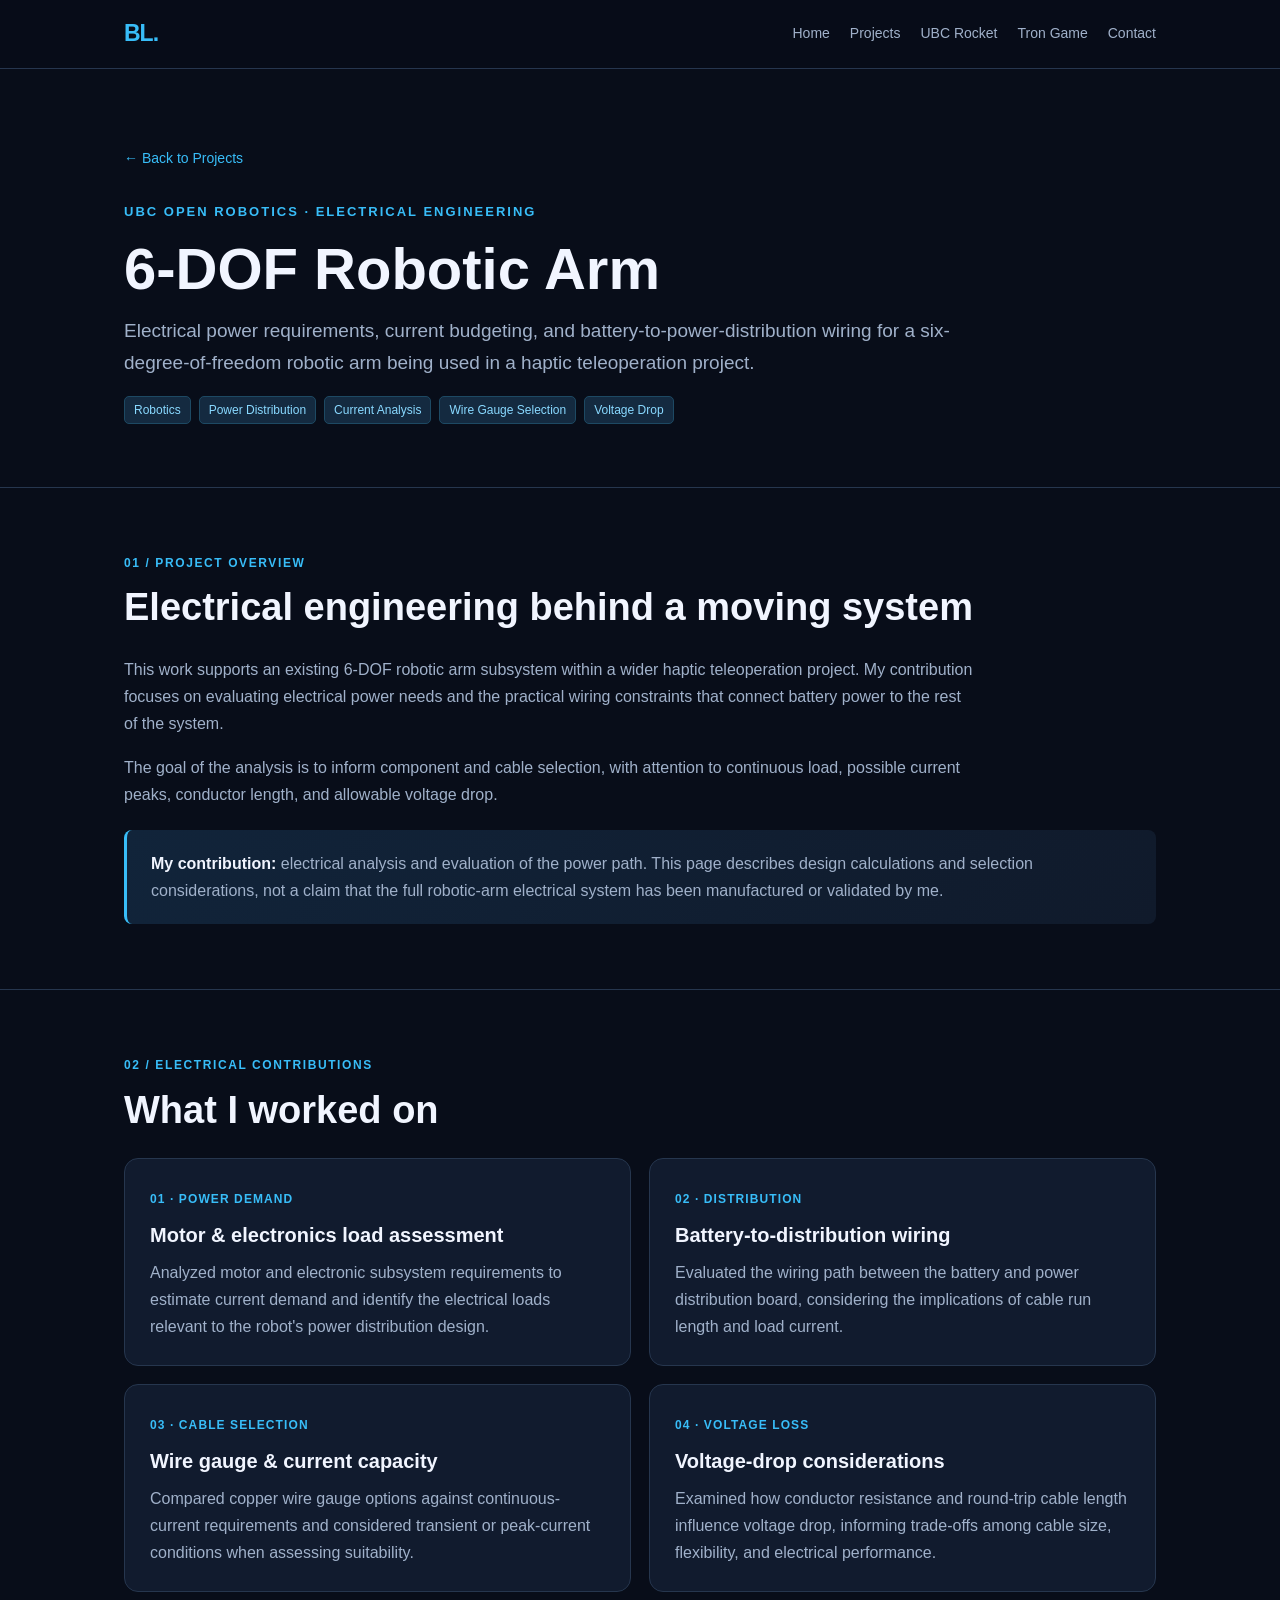
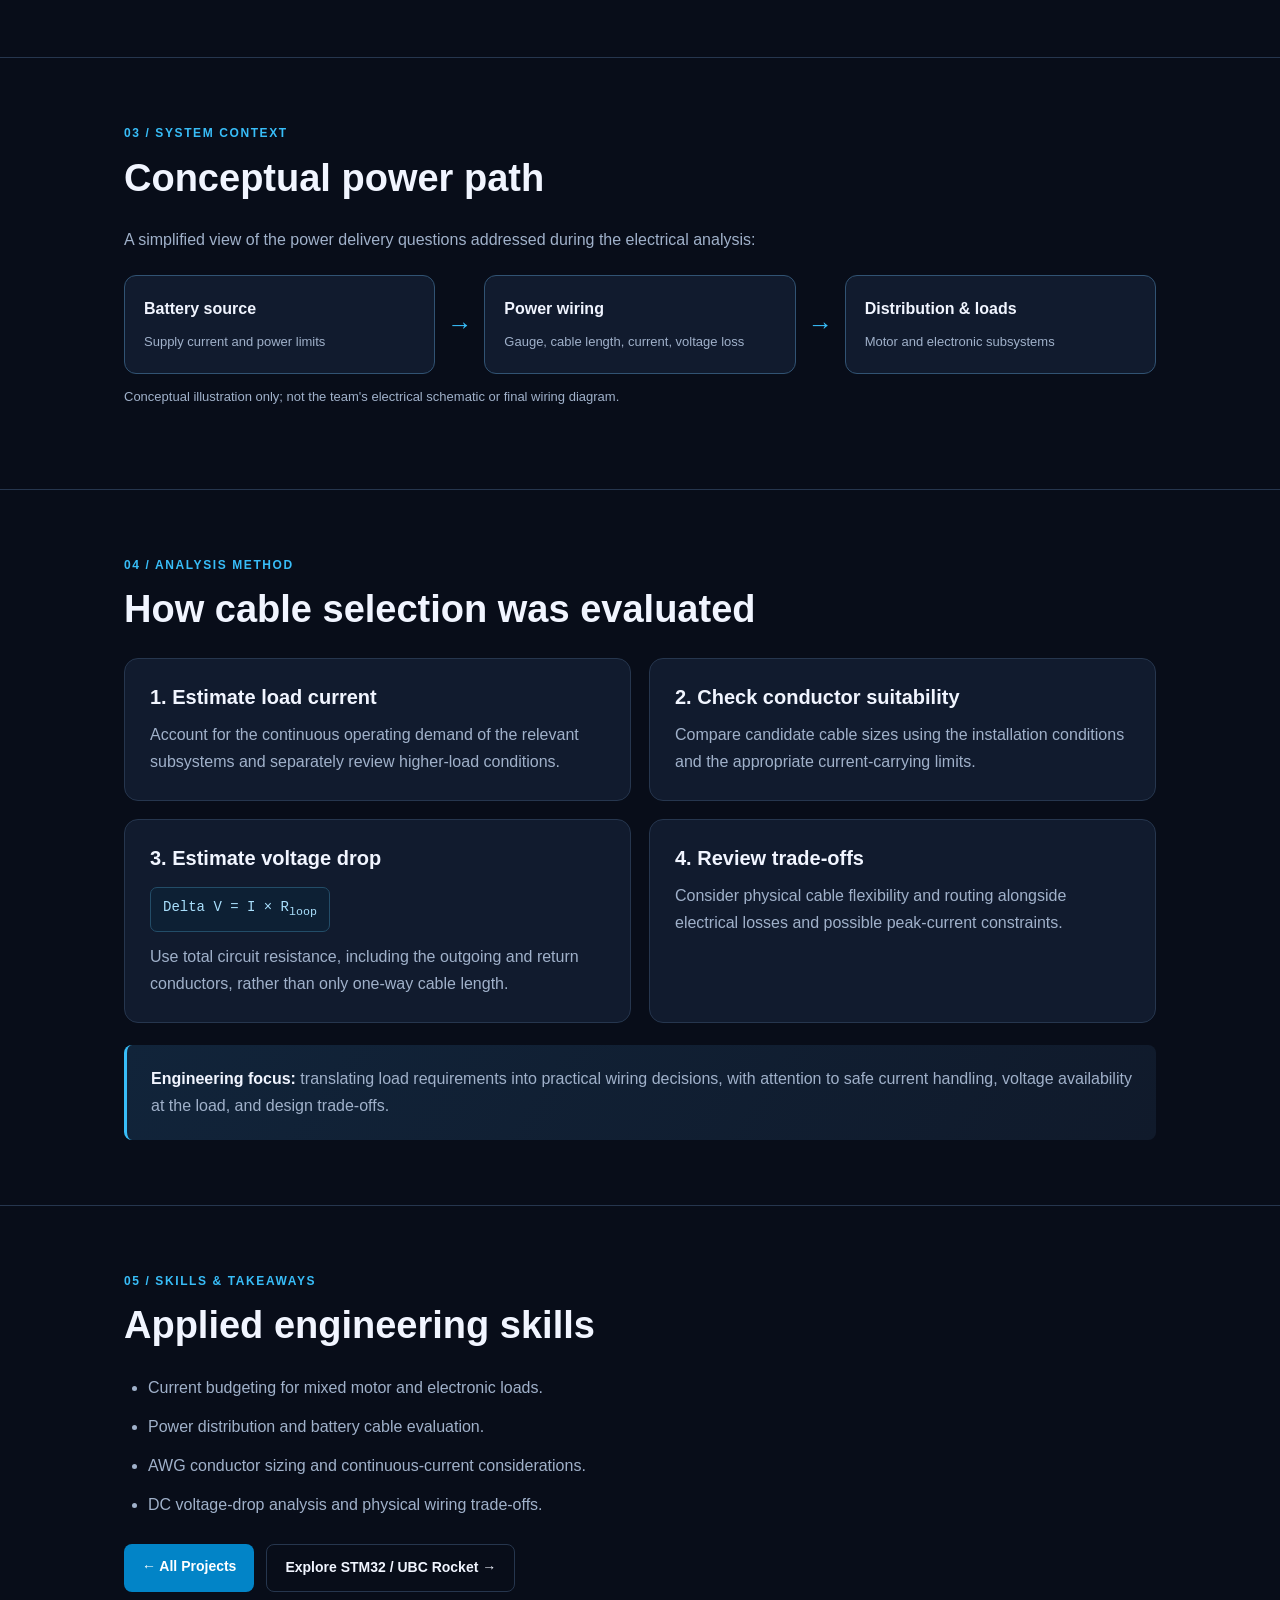
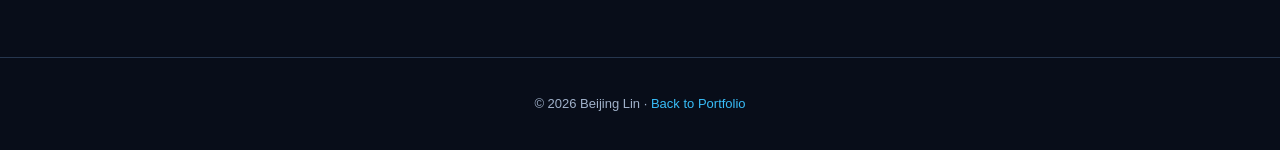
==== arm.html @ 9a86f42c "Add files via upload" ====
<!DOCTYPE html>
<html lang="en">
<head>
  <meta charset="UTF-8">
  <meta name="viewport" content="width=device-width, initial-scale=1">
  <meta name="description" content="6-DOF robotic arm electrical power analysis, current budgeting, DC distribution wiring, and voltage-drop considerations at UBC Open Robotics — Beijing Lin.">
  <title>6-DOF Robotic Arm | Electrical Engineering | Beijing Lin</title>
  <link rel="stylesheet" href="style.css">
  <style>
    /* Page-specific layout only; main colors and typography remain in style.css. */
    .arm-intro {max-width:850px}
    .arm-kicker {font-size:12px;font-weight:750;letter-spacing:1.6px;color:var(--blue);text-transform:uppercase;margin-bottom:12px}
    .arm-section-head {max-width:800px;margin-bottom:22px}
    .arm-grid {display:grid;grid-template-columns:repeat(2,minmax(0,1fr));gap:18px}
    .arm-card {border:1px solid var(--border);border-radius:14px;background:var(--surface);padding:25px}
    .arm-card h3 {font-size:20px;margin-bottom:11px;color:var(--text)}
    .arm-card p {margin:0}
    .arm-card .arm-number {display:inline-block;color:var(--blue);font-weight:700;font-size:12px;letter-spacing:1.1px;margin-bottom:12px}
    .arm-flow {display:flex;flex-wrap:wrap;gap:12px;align-items:stretch;margin-top:22px}
    .arm-flow-node {flex:1 1 180px;min-width:170px;background:var(--surface);border:1px solid #315373;border-radius:12px;padding:19px}
    .arm-flow-node strong {display:block;color:var(--text);margin-bottom:4px}
    .arm-flow-node span {color:var(--muted);font-size:13px}
    .arm-flow-arrow {align-self:center;color:var(--blue);font-weight:800;font-size:25px}
    .arm-tech-list {margin:15px 0 0;padding-left:24px;color:var(--muted)}
    .arm-tech-list li {margin-bottom:12px}
    .arm-callout {background:linear-gradient(125deg,#11243a,#101a2b);border-left:3px solid var(--blue);padding:20px 24px;border-radius:8px;color:var(--muted);margin-top:22px}
    .arm-callout strong {color:var(--text)}
    .arm-mini {font-size:13px;color:var(--muted);margin-top:12px}
    .arm-actions {display:flex;gap:12px;flex-wrap:wrap;margin-top:26px}
    .arm-formula {font-family:ui-monospace,SFMono-Regular,Consolas,monospace;color:#a9dffc;background:#0d2034;border:1px solid #234d68;display:inline-block;padding:8px 12px;border-radius:7px;font-size:14px;margin:5px 0 11px;max-width:100%;overflow-wrap:anywhere}
    @media(max-width:700px){.arm-grid{grid-template-columns:1fr}.arm-flow{flex-direction:column}.arm-flow-arrow{align-self:center;transform:rotate(90deg)}.arm-card{padding:21px}}
  </style>
</head>
<body>
<header class="nav"><div class="wrap"><a class="logo" href="index.html">BL<span style="color:#38bdf8">.</span></a>
  <nav class="navlinks"><a href="index.html">Home</a><a href="index.html#projects">Projects</a><a href="rocket.html">UBC Rocket</a><a href="tron.html">Tron Game</a><a href="index.html#contact">Contact</a></nav>
</div></header>
<main>
  <div class="wrap">
    <div class="detailhero">
      <a class="back" href="index.html#projects">&larr; Back to Projects</a>
      <div class="eyebrow" style="margin-top:30px">UBC Open Robotics &middot; Electrical Engineering</div>
      <h1>6-DOF Robotic Arm</h1>
      <p class="lead arm-intro">Electrical power requirements, current budgeting, and battery-to-power-distribution wiring for a six-degree-of-freedom robotic arm being used in a haptic teleoperation project.</p>
      <div class="tags"><span class="tag">Robotics</span><span class="tag">Power Distribution</span><span class="tag">Current Analysis</span><span class="tag">Wire Gauge Selection</span><span class="tag">Voltage Drop</span></div>
    </div>
  </div>

  <section>
    <div class="wrap">
      <div class="arm-kicker">01 / Project Overview</div>
      <h2>Electrical engineering behind a moving system</h2>
      <p class="arm-intro">This work supports an existing 6-DOF robotic arm subsystem within a wider haptic teleoperation project. My contribution focuses on evaluating electrical power needs and the practical wiring constraints that connect battery power to the rest of the system.</p>
      <p class="arm-intro">The goal of the analysis is to inform component and cable selection, with attention to continuous load, possible current peaks, conductor length, and allowable voltage drop.</p>
      <div class="arm-callout"><strong>My contribution:</strong> electrical analysis and evaluation of the power path. This page describes design calculations and selection considerations, not a claim that the full robotic-arm electrical system has been manufactured or validated by me.</div>
    </div>
  </section>

  <section>
    <div class="wrap">
      <div class="arm-kicker">02 / Electrical Contributions</div>
      <h2>What I worked on</h2>
      <div class="arm-grid">
        <article class="arm-card"><span class="arm-number">01 &middot; POWER DEMAND</span><h3>Motor &amp; electronics load assessment</h3><p>Analyzed motor and electronic subsystem requirements to estimate current demand and identify the electrical loads relevant to the robot's power distribution design.</p></article>
        <article class="arm-card"><span class="arm-number">02 &middot; DISTRIBUTION</span><h3>Battery-to-distribution wiring</h3><p>Evaluated the wiring path between the battery and power distribution board, considering the implications of cable run length and load current.</p></article>
        <article class="arm-card"><span class="arm-number">03 &middot; CABLE SELECTION</span><h3>Wire gauge &amp; current capacity</h3><p>Compared copper wire gauge options against continuous-current requirements and considered transient or peak-current conditions when assessing suitability.</p></article>
        <article class="arm-card"><span class="arm-number">04 &middot; VOLTAGE LOSS</span><h3>Voltage-drop considerations</h3><p>Examined how conductor resistance and round-trip cable length influence voltage drop, informing trade-offs among cable size, flexibility, and electrical performance.</p></article>
      </div>
    </div>
  </section>

  <section>
    <div class="wrap">
      <div class="arm-kicker">03 / System Context</div>
      <h2>Conceptual power path</h2>
      <p class="arm-section-head">A simplified view of the power delivery questions addressed during the electrical analysis:</p>
      <div class="arm-flow" aria-label="Conceptual battery to distribution board to robotic arm electrical loads">
        <div class="arm-flow-node"><strong>Battery source</strong><span>Supply current and power limits</span></div>
        <span class="arm-flow-arrow" aria-hidden="true">&rarr;</span>
        <div class="arm-flow-node"><strong>Power wiring</strong><span>Gauge, cable length, current, voltage loss</span></div>
        <span class="arm-flow-arrow" aria-hidden="true">&rarr;</span>
        <div class="arm-flow-node"><strong>Distribution &amp; loads</strong><span>Motor and electronic subsystems</span></div>
      </div>
      <p class="arm-mini">Conceptual illustration only; not the team's electrical schematic or final wiring diagram.</p>
    </div>
  </section>

  <section>
    <div class="wrap">
      <div class="arm-kicker">04 / Analysis Method</div>
      <h2>How cable selection was evaluated</h2>
      <div class="arm-grid">
        <article class="arm-card"><h3>1. Estimate load current</h3><p>Account for the continuous operating demand of the relevant subsystems and separately review higher-load conditions.</p></article>
        <article class="arm-card"><h3>2. Check conductor suitability</h3><p>Compare candidate cable sizes using the installation conditions and the appropriate current-carrying limits.</p></article>
        <article class="arm-card"><h3>3. Estimate voltage drop</h3><div class="arm-formula">Delta V = I &times; R<sub>loop</sub></div><p>Use total circuit resistance, including the outgoing and return conductors, rather than only one-way cable length.</p></article>
        <article class="arm-card"><h3>4. Review trade-offs</h3><p>Consider physical cable flexibility and routing alongside electrical losses and possible peak-current constraints.</p></article>
      </div>
      <div class="arm-callout"><strong>Engineering focus:</strong> translating load requirements into practical wiring decisions, with attention to safe current handling, voltage availability at the load, and design trade-offs.</div>
    </div>
  </section>

  <section>
    <div class="wrap">
      <div class="arm-kicker">05 / Skills &amp; Takeaways</div>
      <h2>Applied engineering skills</h2>
      <ul class="arm-tech-list">
        <li>Current budgeting for mixed motor and electronic loads.</li>
        <li>Power distribution and battery cable evaluation.</li>
        <li>AWG conductor sizing and continuous-current considerations.</li>
        <li>DC voltage-drop analysis and physical wiring trade-offs.</li>
      </ul>
      <div class="arm-actions"><a class="btn" href="index.html#projects">&larr; All Projects</a><a class="btn secondary" href="rocket.html">Explore STM32 / UBC Rocket &rarr;</a></div>
    </div>
  </section>
</main>
<footer class="footer">&copy; 2026 Beijing Lin &middot; <a href="index.html">Back to Portfolio</a></footer>
</body>
</html>
---- style.css ----
:root{--bg:#080d19;--surface:#111b2e;--surface2:#16243b;--border:#26364e;--text:#f1f5ff;--muted:#a0b1ca;--blue:#38bdf8;--blue2:#0284c7}*{box-sizing:border-box}html{scroll-behavior:smooth}body{margin:0;background:var(--bg);color:var(--text);font-family:Inter,-apple-system,BlinkMacSystemFont,"Segoe UI",Arial,sans-serif;line-height:1.7}a{color:var(--blue);text-decoration:none}a:hover{text-decoration:underline}.wrap{max-width:1080px;margin:auto;padding:0 24px}.nav{position:sticky;top:0;z-index:20;background:rgba(8,13,25,.94);border-bottom:1px solid var(--border);backdrop-filter:blur(12px)}.nav .wrap{display:flex;align-items:center;justify-content:space-between;min-height:68px;gap:20px}.logo{font-size:23px;font-weight:800;letter-spacing:-1px}.navlinks{display:flex;flex-wrap:wrap;gap:20px;font-size:14px}.navlinks a{color:var(--muted)}.navlinks a:hover{color:var(--blue)}.hero{padding:105px 0 78px}.eyebrow{color:var(--blue);font-size:13px;letter-spacing:2px;text-transform:uppercase;font-weight:700}h1{font-size:clamp(42px,7vw,78px);line-height:1.1;margin:14px 0}h2{font-size:clamp(27px,4vw,38px);line-height:1.2;margin:8px 0 25px}h3{font-size:21px;line-height:1.3;margin:0 0 12px}p{margin:0 0 16px;color:var(--muted)}.lead{font-size:19px;max-width:780px}.actions{display:flex;flex-wrap:wrap;gap:12px;margin-top:28px}.btn{display:inline-block;background:var(--blue2);color:#fff;border-radius:8px;padding:11px 18px;font-weight:700;font-size:14px}.btn:hover{background:#0369a1;text-decoration:none}.btn.secondary{background:transparent;border:1px solid var(--border);color:var(--text)}.btn.secondary:hover{border-color:var(--blue)}section{padding:65px 0;border-top:1px solid var(--border)}.sectionnum{color:var(--blue);font-weight:700;font-size:13px;letter-spacing:2px}.grid{display:grid;grid-template-columns:repeat(2,minmax(0,1fr));gap:20px}.card{background:var(--surface);border:1px solid var(--border);border-radius:14px;padding:26px;transition:transform .2s,border-color .2s}.card:hover{transform:translateY(-3px);border-color:#387da5}.card.feature{grid-column:span 2}.card .mini{color:var(--blue);font-size:12px;font-weight:700;letter-spacing:1px;text-transform:uppercase;margin-bottom:12px}.tags{display:flex;flex-wrap:wrap;gap:8px;margin:15px 0}.tag{background:#142a40;border:1px solid #1d4963;border-radius:5px;color:#89d9ff;font-size:12px;padding:3px 9px}.cardlink{display:inline-block;margin-top:8px;font-weight:700}.timeline{border-left:2px solid #275779;padding-left:23px;margin:25px 0}.timeline article{margin-bottom:28px}.muted{color:var(--muted)}.skills{display:grid;grid-template-columns:repeat(2,minmax(0,1fr));gap:16px}.skills .card{padding:20px}.skills h3{font-size:17px}.footer{border-top:1px solid var(--border);text-align:center;padding:35px 20px;color:var(--muted);font-size:13px}.detailhero{padding:75px 0 48px}.detailhero h1{font-size:clamp(34px,5vw,58px)}.detailgrid{display:grid;grid-template-columns:1.5fr 1fr;gap:24px}.detailgrid h3{margin-top:26px}.detailgrid ul{padding-left:21px;color:var(--muted)}.detailgrid li{margin-bottom:10px}.panel{background:var(--surface);border:1px solid var(--border);padding:25px;border-radius:14px}.panel h3{margin-top:0}.placeholder{border:1px dashed #3d6c8b;background:linear-gradient(135deg,#0d2034,#142943);border-radius:12px;min-height:200px;display:flex;flex-direction:column;align-items:center;justify-content:center;text-align:center;padding:25px;color:#a9c9dc}.placeholder strong{color:#fff}.back{font-size:14px}.callout{padding:15px 18px;border-left:3px solid var(--blue);background:var(--surface);border-radius:4px;color:var(--muted);margin:22px 0}.two{display:grid;grid-template-columns:repeat(2,minmax(0,1fr));gap:20px}@media(max-width:700px){.nav .wrap{align-items:flex-start;padding-top:13px;padding-bottom:13px;flex-direction:column;gap:8px}.navlinks{gap:13px}.hero{padding:70px 0 55px}.grid,.skills,.detailgrid,.two{grid-template-columns:1fr}.card.feature{grid-column:auto}section{padding:48px 0}.card{padding:22px}}
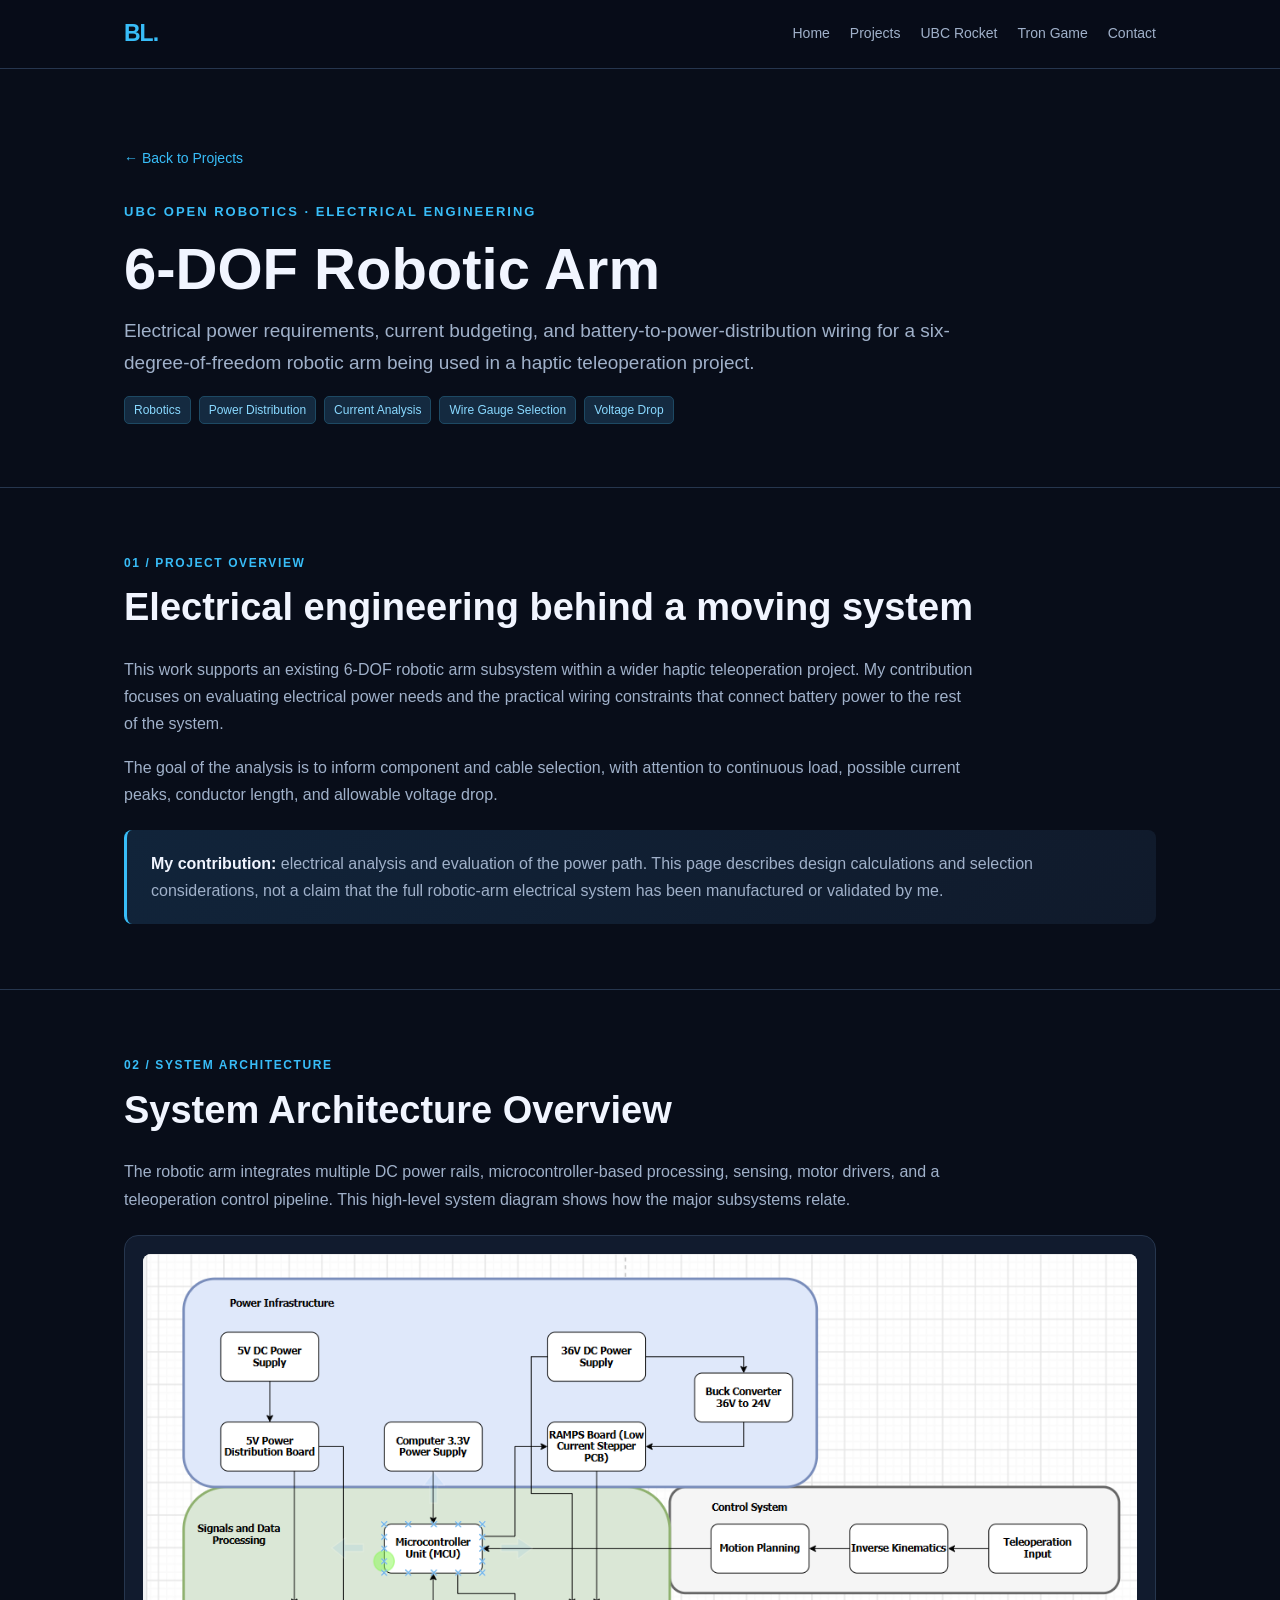
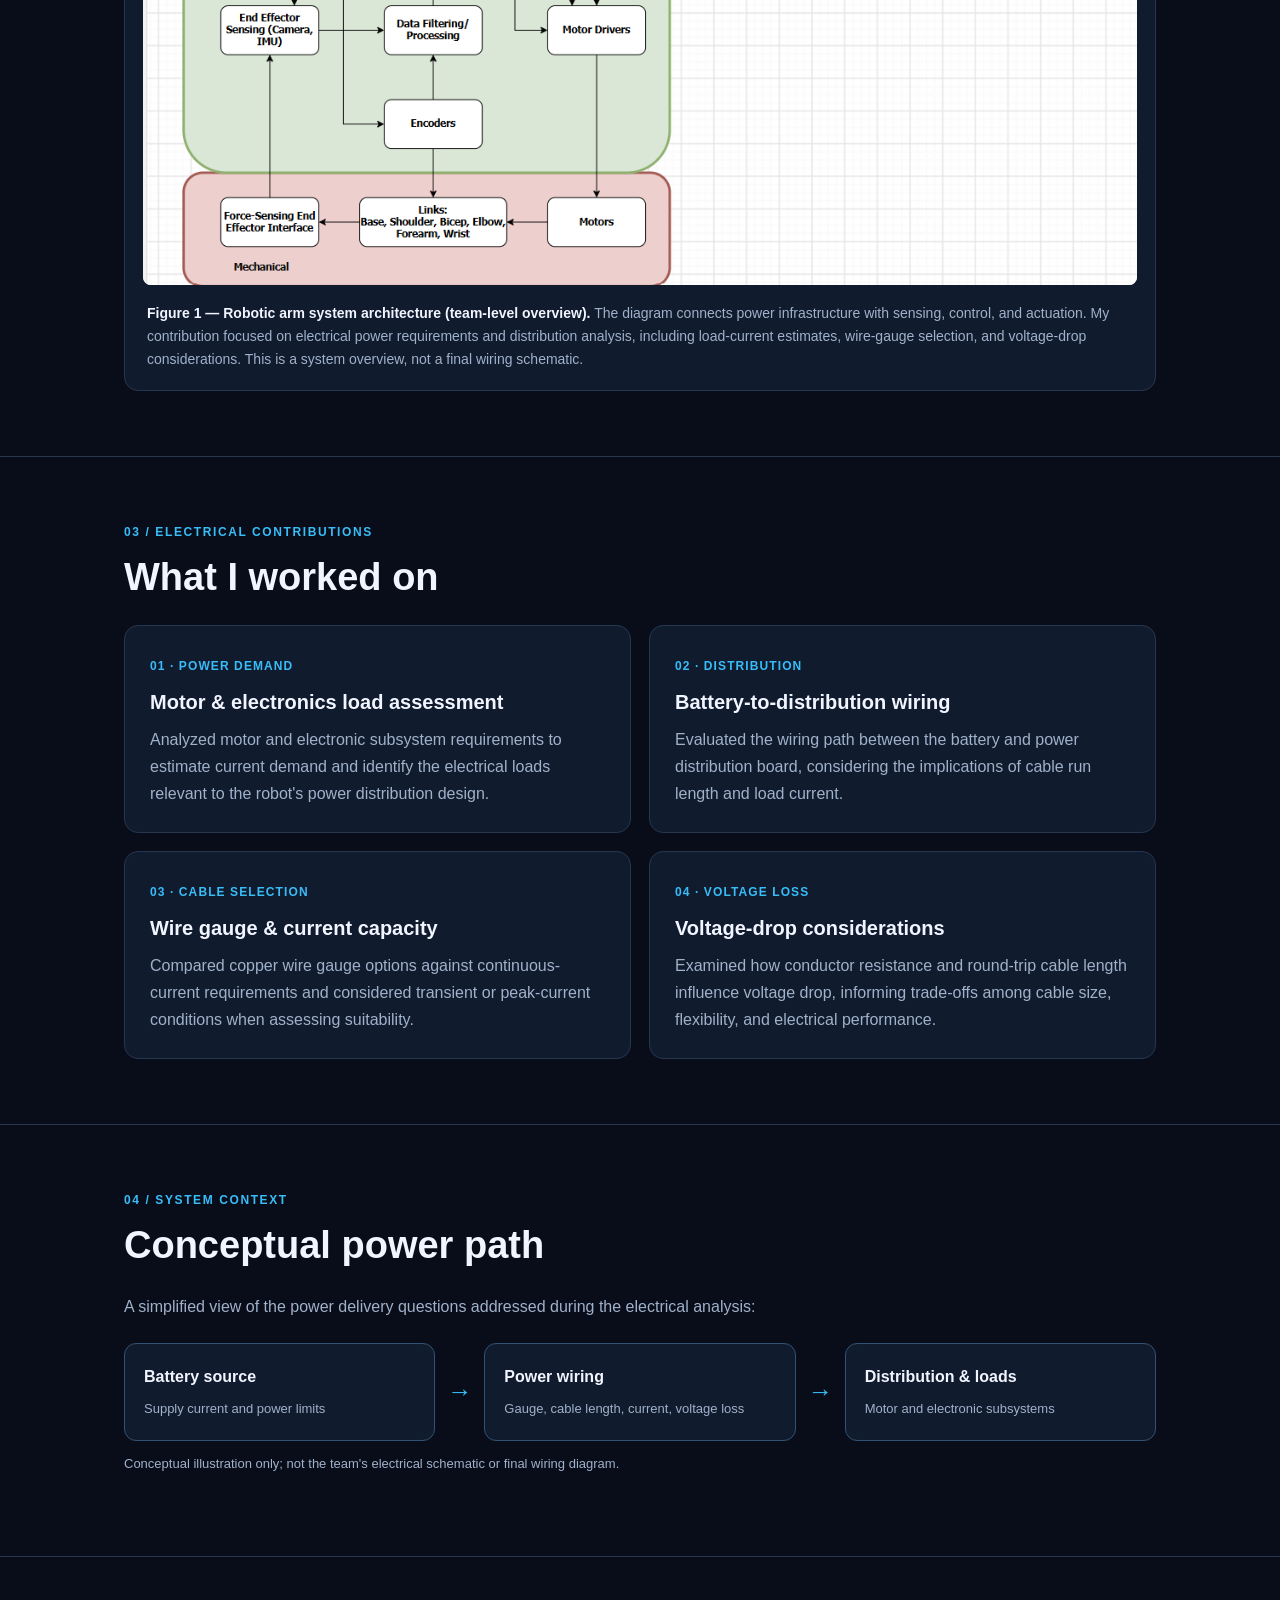
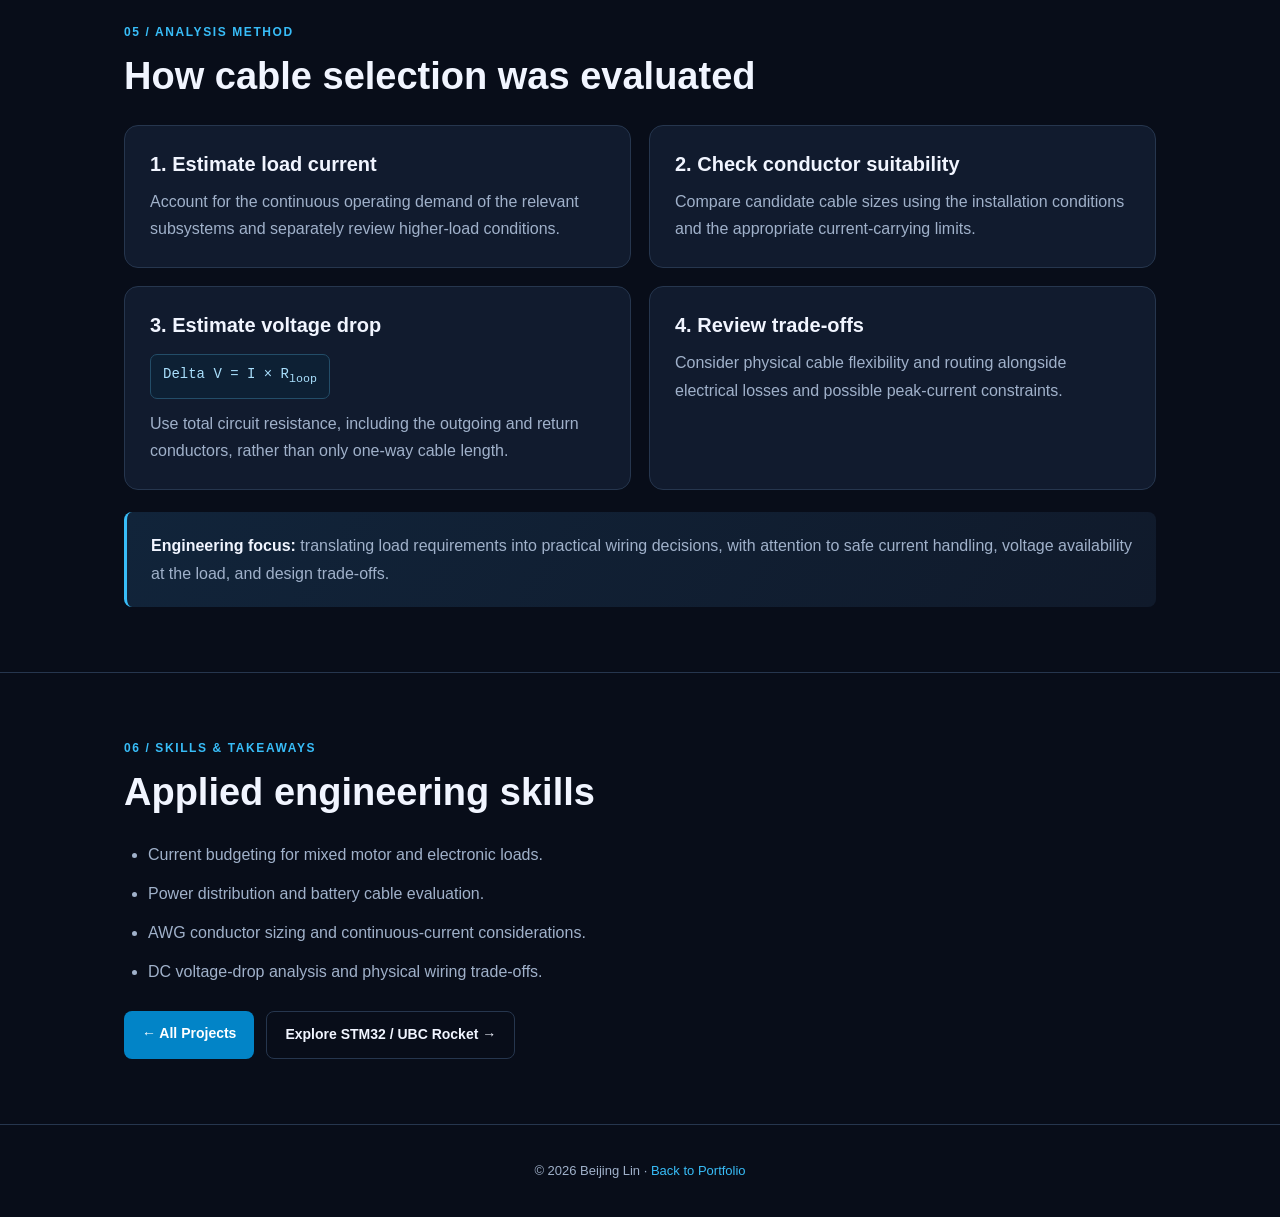
==== commit 3ab83521: "Add files via upload" ====
--- a/arm.html
+++ b/arm.html
@@ -28,6 +28,11 @@
     .arm-mini {font-size:13px;color:var(--muted);margin-top:12px}
     .arm-actions {display:flex;gap:12px;flex-wrap:wrap;margin-top:26px}
     .arm-formula {font-family:ui-monospace,SFMono-Regular,Consolas,monospace;color:#a9dffc;background:#0d2034;border:1px solid #234d68;display:inline-block;padding:8px 12px;border-radius:7px;font-size:14px;margin:5px 0 11px;max-width:100%;overflow-wrap:anywhere}
+    .arm-architecture {border:1px solid var(--border);background:var(--surface);border-radius:14px;padding:18px;margin:22px 0 0}
+    .arm-architecture img {display:block;width:100%;height:auto;max-height:none;object-fit:contain;background:#fff;border-radius:8px}
+    .arm-architecture figcaption {font-size:14px;line-height:1.65;color:var(--muted);margin:17px 4px 1px}
+    .arm-architecture figcaption strong {color:var(--text)}
+    .arm-architecture a {font-weight:600}
     @media(max-width:700px){.arm-grid{grid-template-columns:1fr}.arm-flow{flex-direction:column}.arm-flow-arrow{align-self:center;transform:rotate(90deg)}.arm-card{padding:21px}}
   </style>
 </head>
@@ -56,9 +61,21 @@
     </div>
   </section>
 
+  <section id="system-architecture">
+    <div class="wrap">
+      <div class="arm-kicker">02 / System Architecture</div>
+      <h2>System Architecture Overview</h2>
+      <p class="arm-intro">The robotic arm integrates multiple DC power rails, microcontroller-based processing, sensing, motor drivers, and a teleoperation control pipeline. This high-level system diagram shows how the major subsystems relate.</p>
+      <figure class="arm-architecture">
+        <img src="arm-system-architecture.png" width="1168" height="742" loading="lazy" alt="System architecture diagram of a six-degree-of-freedom robotic arm showing 5 V and 36 V power supplies, a 36 V to 24 V buck converter, microcontroller, sensors, motor drivers, teleoperation control, and mechanical joints.">
+        <figcaption><strong>Figure 1 — Robotic arm system architecture (team-level overview).</strong> The diagram connects power infrastructure with sensing, control, and actuation. My contribution focused on electrical power requirements and distribution analysis, including load-current estimates, wire-gauge selection, and voltage-drop considerations. This is a system overview, not a final wiring schematic.</figcaption>
+      </figure>
+    </div>
+  </section>
+
   <section>
     <div class="wrap">
-      <div class="arm-kicker">02 / Electrical Contributions</div>
+      <div class="arm-kicker">03 / Electrical Contributions</div>
       <h2>What I worked on</h2>
       <div class="arm-grid">
         <article class="arm-card"><span class="arm-number">01 &middot; POWER DEMAND</span><h3>Motor &amp; electronics load assessment</h3><p>Analyzed motor and electronic subsystem requirements to estimate current demand and identify the electrical loads relevant to the robot's power distribution design.</p></article>
@@ -71,7 +88,7 @@
 
   <section>
     <div class="wrap">
-      <div class="arm-kicker">03 / System Context</div>
+      <div class="arm-kicker">04 / System Context</div>
       <h2>Conceptual power path</h2>
       <p class="arm-section-head">A simplified view of the power delivery questions addressed during the electrical analysis:</p>
       <div class="arm-flow" aria-label="Conceptual battery to distribution board to robotic arm electrical loads">
@@ -87,7 +104,7 @@
 
   <section>
     <div class="wrap">
-      <div class="arm-kicker">04 / Analysis Method</div>
+      <div class="arm-kicker">05 / Analysis Method</div>
       <h2>How cable selection was evaluated</h2>
       <div class="arm-grid">
         <article class="arm-card"><h3>1. Estimate load current</h3><p>Account for the continuous operating demand of the relevant subsystems and separately review higher-load conditions.</p></article>
@@ -101,7 +118,7 @@
 
   <section>
     <div class="wrap">
-      <div class="arm-kicker">05 / Skills &amp; Takeaways</div>
+      <div class="arm-kicker">06 / Skills &amp; Takeaways</div>
       <h2>Applied engineering skills</h2>
       <ul class="arm-tech-list">
         <li>Current budgeting for mixed motor and electronic loads.</li>
